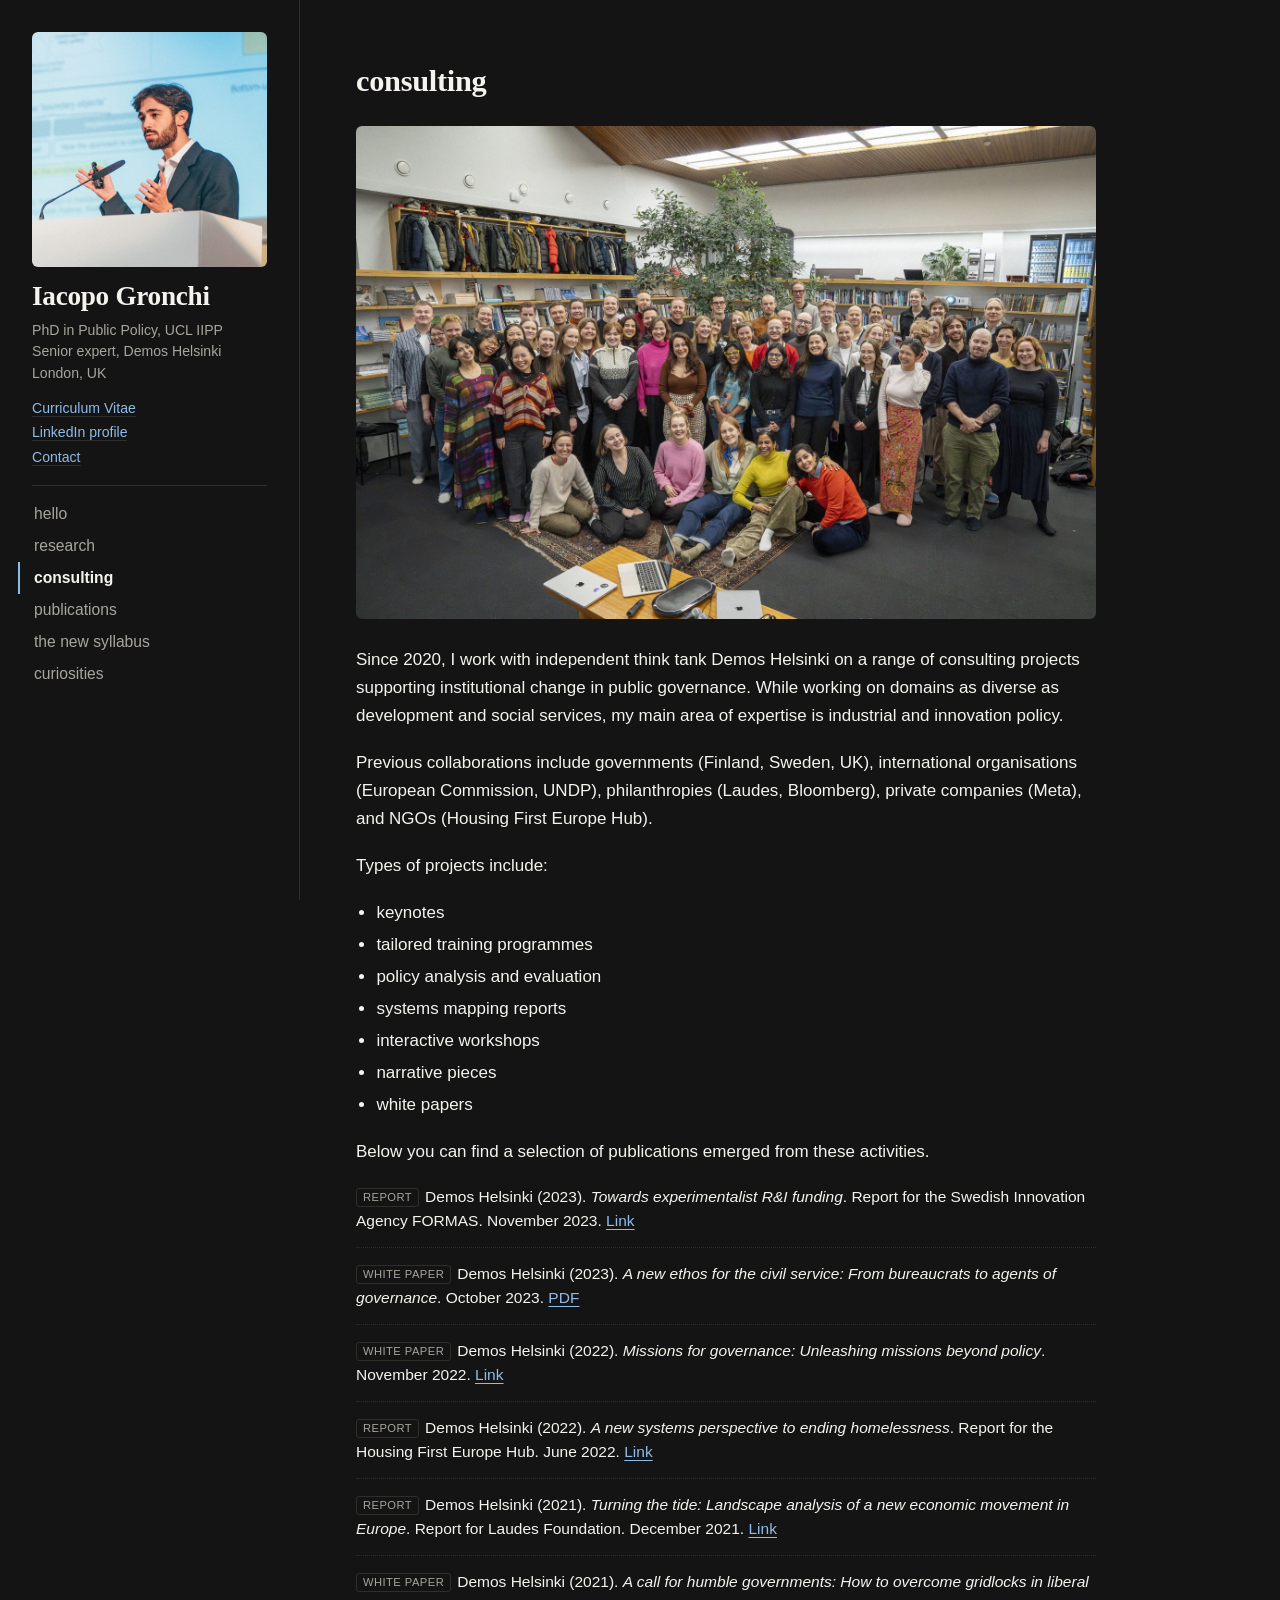
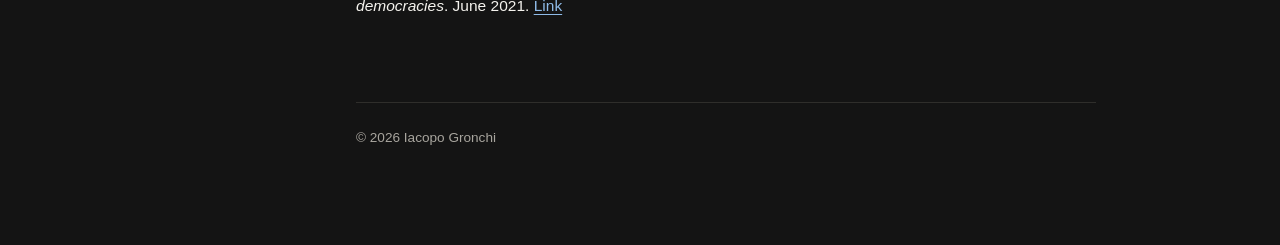
==== consulting.html @ f9d5e35b "Consulting: previous collaborations list Co-Authored-By: Claude Sonnet 5.5 <noreply@anthropic.com> C" ====
<!doctype html>
<html lang="en">
<head>
  <meta charset="utf-8">
  <meta name="viewport" content="width=device-width, initial-scale=1">
  <title>consulting | Iacopo Gronchi</title>
  <meta name="description" content="Iacopo Gronchi – policy researcher at UCL IIPP and senior expert at Demos Helsinki. Strategic public management, industrial policy and European political economy.">
  <meta property="og:title" content="Iacopo Gronchi">
  <meta property="og:description" content="Strategic public management, industrial policy and European political economy.">
  <meta property="og:image" content="assets/iacopo.jpg">
  <link rel="icon" href="assets/iacopo.jpg">
  <link rel="stylesheet" href="style.css?v=20261007c">
</head>
<body>

<aside class="sidebar">
  <div class="portrait-wrap"><img class="portrait" src="assets/iacopo.jpg" alt="Iacopo Gronchi speaking at a conference"></div>
  <h1 class="site-name">Iacopo Gronchi</h1>
  <button class="menu-toggle" aria-expanded="false" aria-controls="index">Menu</button>
  <p class="affil">
    PhD in Public Policy, UCL IIPP<br>
    Senior expert, Demos Helsinki<br>
    London, UK
  </p>
  <ul class="quick-links">
    <li><a href="assets/CV_Gronchi.pdf">Curriculum Vitae</a></li>
    <li><a href="https://www.linkedin.com/in/iacopo-gronchi/">LinkedIn profile</a></li>
    <li><a href="contact.html">Contact</a></li>
  </ul>
  <ul class="index" id="index">
    <li><a href="index.html">hello</a></li>
    <li><a href="research.html">research</a></li>
    <li><a href="consulting.html" class="active" aria-current="page">consulting</a></li>
    <li><a href="publications.html">publications</a></li>
    <li><a href="syllabus.html">the new syllabus</a></li>
    <li><a href="curiosities.html">curiosities</a></li>
  </ul>
</aside>

<main class="content">
<div class="content-inner">

<section>
  <h2>consulting</h2>
  <figure class="page-figure" style="margin:0 0 1.6em">
    <img src="assets/consulting-team.jpg" width="1600" height="1067" style="display:block;width:100%;max-width:100%;height:auto;max-height:none;border-radius:6px" alt="Group photo of colleagues gathered in a library-style office" loading="lazy">
  </figure>
  <p>Since 2020, I work with independent think tank Demos Helsinki on a range of consulting projects supporting institutional change in public governance. While working on domains as diverse as development and social services, my main area of expertise is industrial and innovation policy.</p>
  <p>Previous collaborations include governments (Finland, Sweden, UK), international organisations (European Commission, UNDP), philanthropies (Laudes, Bloomberg), private companies (Meta), and NGOs (Housing First Europe Hub).</p>
  <p>Types of projects include:</p>
  <ul class="plain">
    <li>keynotes</li>
    <li>tailored training programmes</li>
    <li>policy analysis and evaluation</li>
    <li>systems mapping reports</li>
    <li>interactive workshops</li>
    <li>narrative pieces</li>
    <li>white papers</li>
  </ul>
  <p>Below you can find a selection of publications emerged from these activities.</p>
  <ul class="pubs">
    <li><span class="tag">report</span>Demos Helsinki (2023). <em>Towards experimentalist R&amp;I funding</em>. Report for the Swedish Innovation Agency FORMAS. November 2023. <a href="https://demoshelsinki.fi/publication/report-towards-experimentalist-ri-funding/">Link</a></li>
    <li><span class="tag">white paper</span>Demos Helsinki (2023). <em>A new ethos for the civil service: From bureaucrats to agents of governance</em>. October 2023. <a href="https://demoshelsinki.fi/wp-content/uploads/2023/05/A-new-ethos-for-the-civil-service-Demos-Helsinki.pdf">PDF</a></li>
    <li><span class="tag">white paper</span>Demos Helsinki (2022). <em>Missions for governance: Unleashing missions beyond policy</em>. November 2022. <a href="http://bitly.ws/AoBj">Link</a></li>
    <li><span class="tag">report</span>Demos Helsinki (2022). <em>A new systems perspective to ending homelessness</em>. Report for the Housing First Europe Hub. June 2022. <a href="http://bitly.ws/AoBD">Link</a></li>
    <li><span class="tag">report</span>Demos Helsinki (2021). <em>Turning the tide: Landscape analysis of a new economic movement in Europe</em>. Report for Laudes Foundation. December 2021. <a href="http://bitly.ws/AoBX">Link</a></li>
    <li><span class="tag">white paper</span>Demos Helsinki (2021). <em>A call for humble governments: How to overcome gridlocks in liberal democracies</em>. June 2021. <a href="https://bit.ly/3mbSMKF">Link</a></li>
  </ul>
</section>

<footer>© 2026 Iacopo Gronchi</footer>

</div>
</main>

<script src="script.js?v=20261007b"></script>
</body>
</html>
---- style.css ----
:root {
  --bg: #141414;
  --ink: #f5f3ee;
  --muted: #a8a59e;
  --line: #2f2e2b;
  --accent: #8fbbe8;
  --side-w: 300px;
  --serif: "Iowan Old Style", "Palatino Linotype", Palatino, Georgia, serif;
  --sans: -apple-system, BlinkMacSystemFont, "Segoe UI", Roboto, Helvetica, Arial, sans-serif;
}

* { box-sizing: border-box; }
img { max-width: 100%; height: auto; }
html { scroll-behavior: smooth; scroll-padding-top: 24px; }
body {
  margin: 0;
  background: var(--bg);
  color: var(--ink);
  font-family: var(--sans);
  font-size: 17px;
  line-height: 1.65;
  -webkit-font-smoothing: antialiased;
}
a { color: var(--accent); text-decoration-thickness: 1px; text-underline-offset: 3px; }
a:hover { text-decoration-thickness: 2px; }

/* ---------- Layout ---------- */
.sidebar {
  position: fixed;
  top: 0; left: 0; bottom: 0;
  width: var(--side-w);
  padding: 32px 32px 20px;
  border-right: 1px solid var(--line);
  overflow-y: auto;
  display: flex;
  flex-direction: column;
}
.content {
  margin-left: var(--side-w);
  padding: 56px 56px 96px;
}
.content-inner { max-width: 740px; }

/* ---------- Sidebar ---------- */
.portrait {
  display: block;
  width: 100%;
  height: auto;
  border-radius: 6px;
}
.portrait-wrap {
  width: 100%;
  margin-bottom: 14px;
  flex: none;
}
/* Photo + title card shown at the top of "hello" on phones only */
.hello-card { display: none; }
.site-name {
  font-family: var(--serif);
  font-size: 1.7rem;
  line-height: 1.15;
  margin: 0 0 8px;
  font-weight: 600;
  letter-spacing: -0.01em;
}
.affil {
  font-size: 0.88rem;
  color: var(--muted);
  line-height: 1.5;
  margin: 0 0 12px;
}
.affil strong { color: var(--ink); font-weight: 600; }
.quick-links {
  list-style: none; padding: 0; margin: 0 0 16px;
  font-size: 0.88rem; line-height: 1.75;
}
.quick-links a { text-decoration: none; border-bottom: 1px solid var(--line); }
.quick-links a:hover { border-bottom-color: var(--accent); }

.index {
  list-style: none; padding: 0; margin: 0;
  border-top: 1px solid var(--line);
  padding-top: 12px;
}
.index a {
  display: block;
  padding: 3px 0 3px 14px;
  margin-left: -14px;
  border-left: 2px solid transparent;
  color: var(--muted);
  text-decoration: none;
  font-size: 0.98rem;
}
.index a:hover { color: var(--ink); }
.index a.active {
  color: var(--ink);
  border-left-color: var(--accent);
  font-weight: 600;
}
.menu-toggle { display: none; }

/* ---------- Sections ---------- */
.page-figure { margin: 0 0 1.6em; }
.page-figure img {
  display: block;
  width: auto;
  max-width: 100%;
  height: auto;
  max-height: calc(100vh - 190px);
  border-radius: 6px;
}
section { padding-bottom: 56px; }
section + section { padding-top: 40px; border-top: 1px solid var(--line); }
h2 {
  font-family: var(--serif);
  font-size: 1.9rem;
  margin: 0 0 20px;
  font-weight: 600;
  letter-spacing: -0.01em;
}
h3 {
  font-family: var(--serif);
  font-size: 1.15rem;
  margin: 34px 0 10px;
  font-weight: 600;
}
p { margin: 0 0 1.1em; }
ul.plain { padding-left: 1.2em; margin: 0 0 1.1em; }
ul.plain li { margin-bottom: 4px; }

.pubs { list-style: none; padding: 0; margin: 0; }
.pubs li {
  padding: 0 0 14px 0;
  margin-bottom: 14px;
  border-bottom: 1px dotted var(--line);
  font-size: 0.97rem;
  line-height: 1.55;
}
.pubs li:last-child { border-bottom: 0; }
.tag {
  display: inline-block;
  font-size: 0.7rem;
  letter-spacing: 0.04em;
  text-transform: uppercase;
  color: var(--muted);
  border: 1px solid var(--line);
  border-radius: 3px;
  padding: 0 6px;
  margin-right: 6px;
  vertical-align: 1px;
}
.status { color: var(--muted); }

.embeds { display: grid; gap: 18px; grid-template-columns: 1fr 1fr; }
.embeds iframe { width: 100%; border: 0; border-radius: 12px; }
.embeds .yt { aspect-ratio: 16 / 9; height: auto; }
.embeds .sp { height: 352px; }
.placeholder-note {
  background: #f3efe6; border: 1px dashed #cfc8b5; border-radius: 6px;
  padding: 10px 14px; font-size: 0.9rem; color: var(--muted);
}

/* Abstract drop-downs */
details.abstract { margin-top: 6px; }
details.abstract summary {
  cursor: pointer; display: inline-block; list-style: none;
  color: var(--accent); font-size: 0.85rem;
  text-decoration: underline; text-underline-offset: 3px; text-decoration-thickness: 1px;
}
details.abstract summary::-webkit-details-marker { display: none; }
details.abstract summary::before { content: "+ "; text-decoration: none; display: inline-block; }
details.abstract[open] summary::before { content: "– "; }
details.abstract p {
  margin: 8px 0 0; padding: 4px 0 4px 14px;
  border-left: 2px solid var(--line);
  color: var(--muted); font-size: 0.92rem; line-height: 1.6;
}

footer { color: var(--muted); font-size: 0.85rem; padding-top: 24px; border-top: 1px solid var(--line); }

/* ---------- Mobile ---------- */
@media (max-width: 860px) {
  body { font-size: 16px; }
  .sidebar {
    position: sticky;
    top: 0; bottom: auto; width: 100%;
    padding: 12px 16px;
    border-right: 0;
    border-bottom: 1px solid var(--line);
    background: var(--bg);
    z-index: 10;
    display: block;
    overflow: visible;
  }
  .portrait-wrap { display: none; }
  .hello-card { display: block; margin-bottom: 28px; }
  .hello-card img { display: block; width: 100%; max-width: 360px; height: auto; border-radius: 6px; margin-bottom: 14px; }
  .hello-card .hello-name { font-family: var(--serif); font-size: 1.5rem; font-weight: 600; line-height: 1.15; margin: 0 0 6px; }
  .hello-card .affil { display: block; margin: 0 0 14px; }
  .hello-card .quick-links { display: block; margin: 0; }
  .affil, .quick-links { display: none; }
  .site-name { font-size: 1.25rem; margin: 0; }
  .menu-toggle {
    display: block; position: absolute; right: 16px; top: 10px;
    background: none; border: 1px solid var(--line); border-radius: 6px;
    padding: 4px 12px; font: inherit; font-size: 0.9rem; color: var(--ink);
  }
  .index { display: none; margin-top: 10px; padding-top: 10px; }
  .sidebar.open .index { display: block; }
  .content { margin-left: 0; padding: 28px 18px 72px; }
  html { scroll-padding-top: 70px; }
  .embeds { grid-template-columns: 1fr; }
}
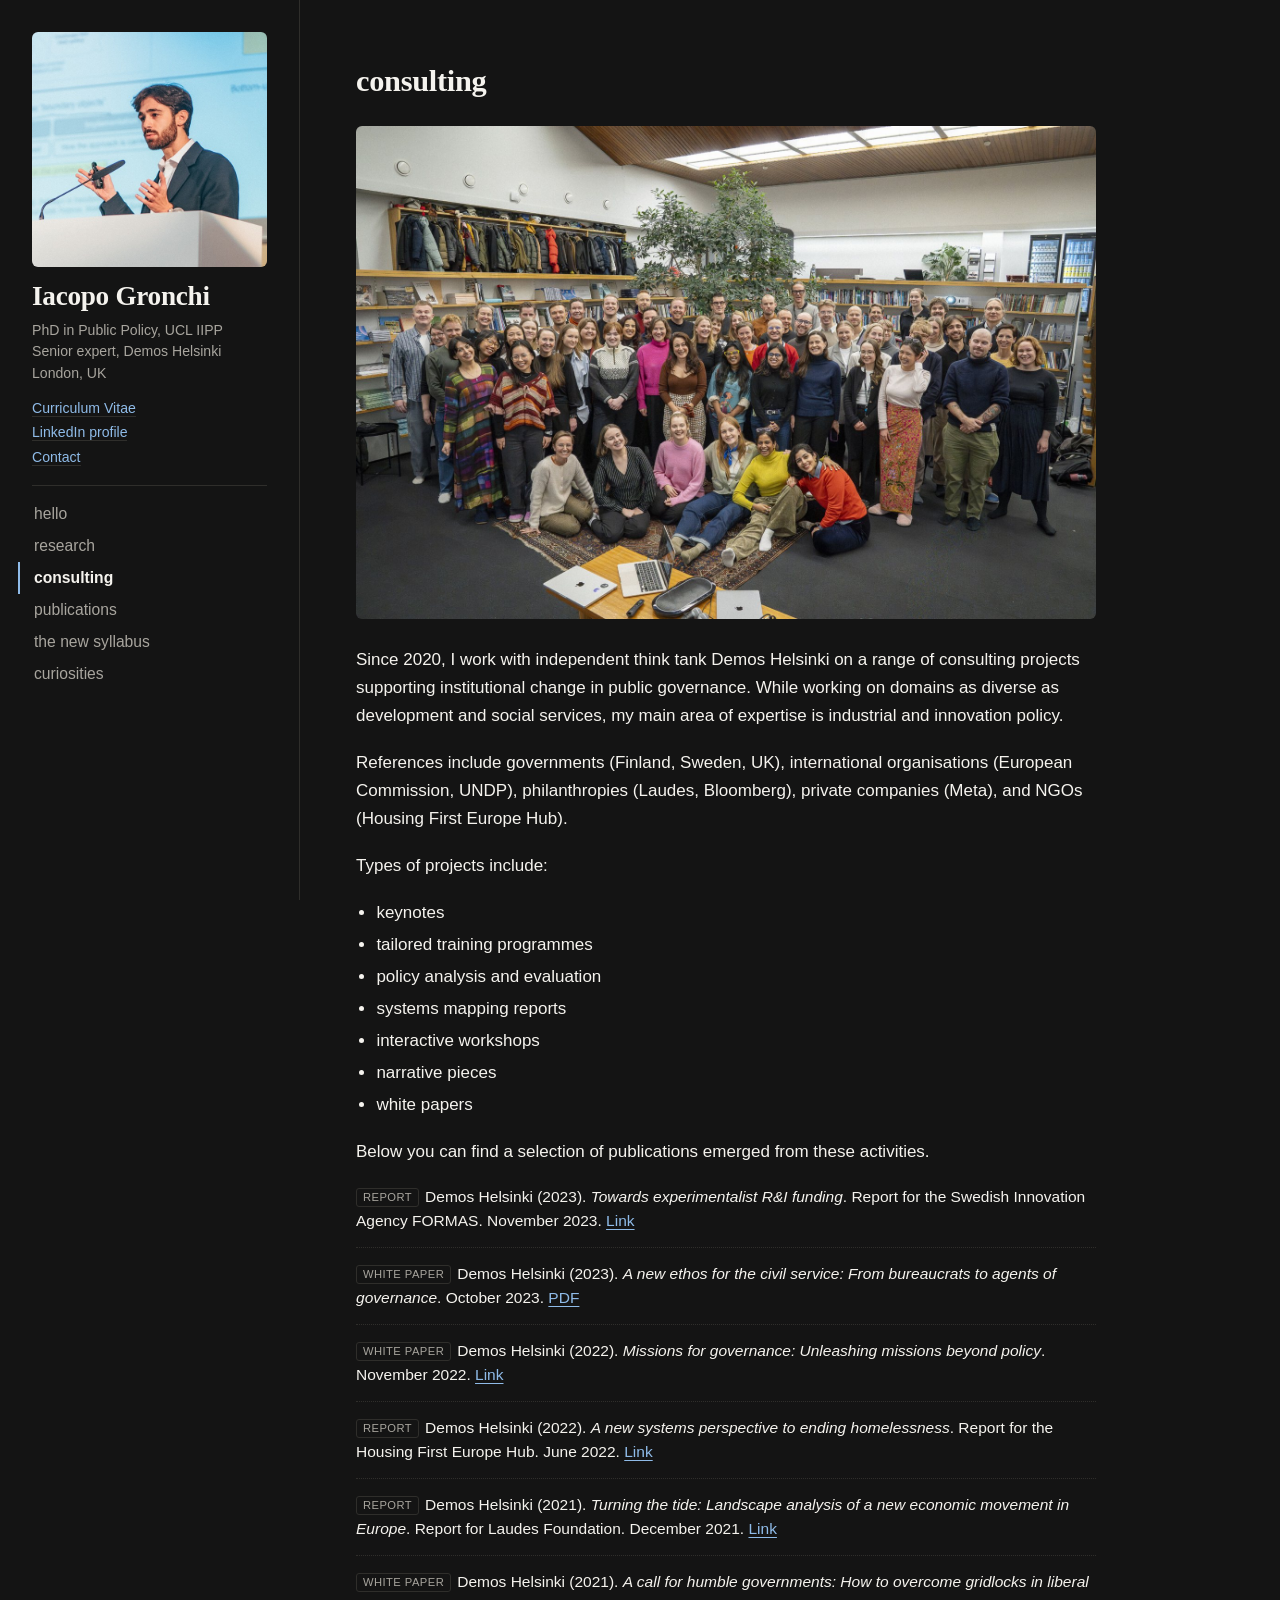
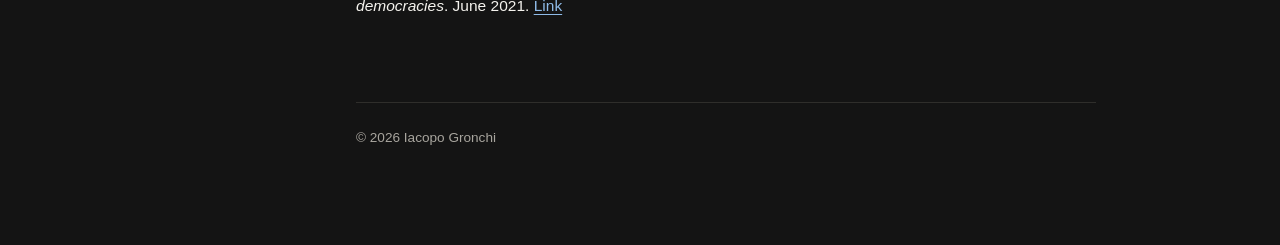
==== commit 9dc4b3c5: "Consulting: 'References include' Co-Authored-By: Claude Sonnet 5.5 <noreply@anthropic.com> Claude-Se" ====
--- a/consulting.html
+++ b/consulting.html
@@ -46,7 +46,7 @@
     <img src="assets/consulting-team.jpg" width="1600" height="1067" style="display:block;width:100%;max-width:100%;height:auto;max-height:none;border-radius:6px" alt="Group photo of colleagues gathered in a library-style office" loading="lazy">
   </figure>
   <p>Since 2020, I work with independent think tank Demos Helsinki on a range of consulting projects supporting institutional change in public governance. While working on domains as diverse as development and social services, my main area of expertise is industrial and innovation policy.</p>
-  <p>Previous collaborations include governments (Finland, Sweden, UK), international organisations (European Commission, UNDP), philanthropies (Laudes, Bloomberg), private companies (Meta), and NGOs (Housing First Europe Hub).</p>
+  <p>References include governments (Finland, Sweden, UK), international organisations (European Commission, UNDP), philanthropies (Laudes, Bloomberg), private companies (Meta), and NGOs (Housing First Europe Hub).</p>
   <p>Types of projects include:</p>
   <ul class="plain">
     <li>keynotes</li>
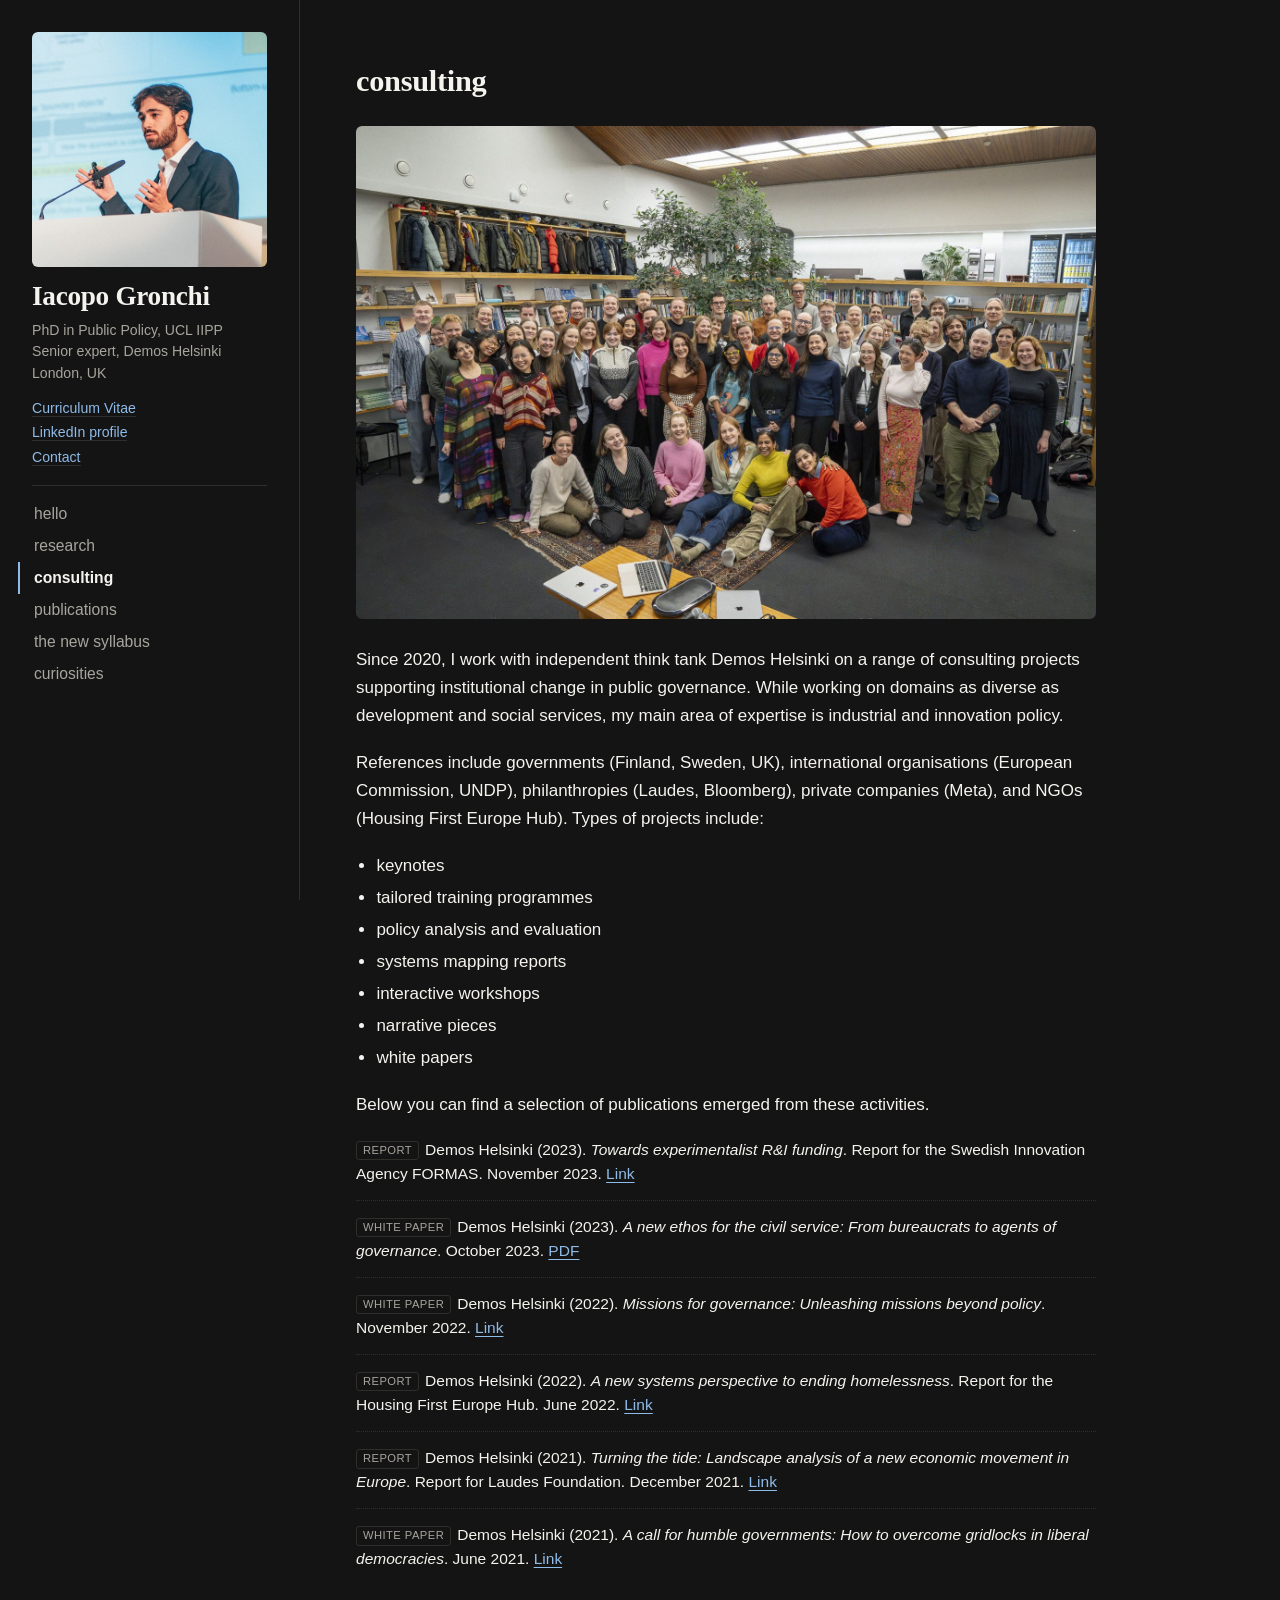
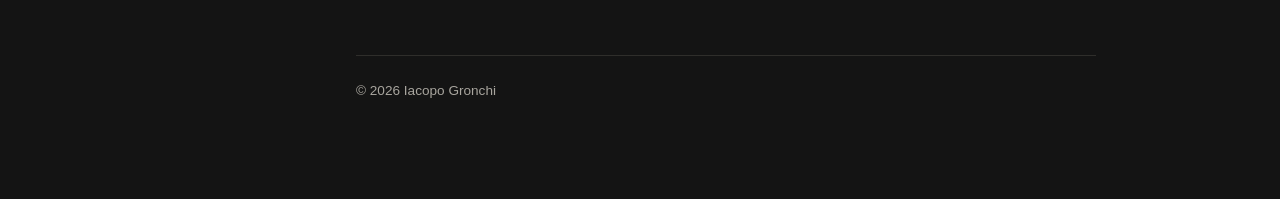
==== commit b468c576: "Consulting: merge 'Types of projects' into references paragraph Co-Authored-By: Claude Sonnet 5.5 <n" ====
--- a/consulting.html
+++ b/consulting.html
@@ -46,8 +46,7 @@
     <img src="assets/consulting-team.jpg" width="1600" height="1067" style="display:block;width:100%;max-width:100%;height:auto;max-height:none;border-radius:6px" alt="Group photo of colleagues gathered in a library-style office" loading="lazy">
   </figure>
   <p>Since 2020, I work with independent think tank Demos Helsinki on a range of consulting projects supporting institutional change in public governance. While working on domains as diverse as development and social services, my main area of expertise is industrial and innovation policy.</p>
-  <p>References include governments (Finland, Sweden, UK), international organisations (European Commission, UNDP), philanthropies (Laudes, Bloomberg), private companies (Meta), and NGOs (Housing First Europe Hub).</p>
-  <p>Types of projects include:</p>
+  <p>References include governments (Finland, Sweden, UK), international organisations (European Commission, UNDP), philanthropies (Laudes, Bloomberg), private companies (Meta), and NGOs (Housing First Europe Hub). Types of projects include:</p>
   <ul class="plain">
     <li>keynotes</li>
     <li>tailored training programmes</li>
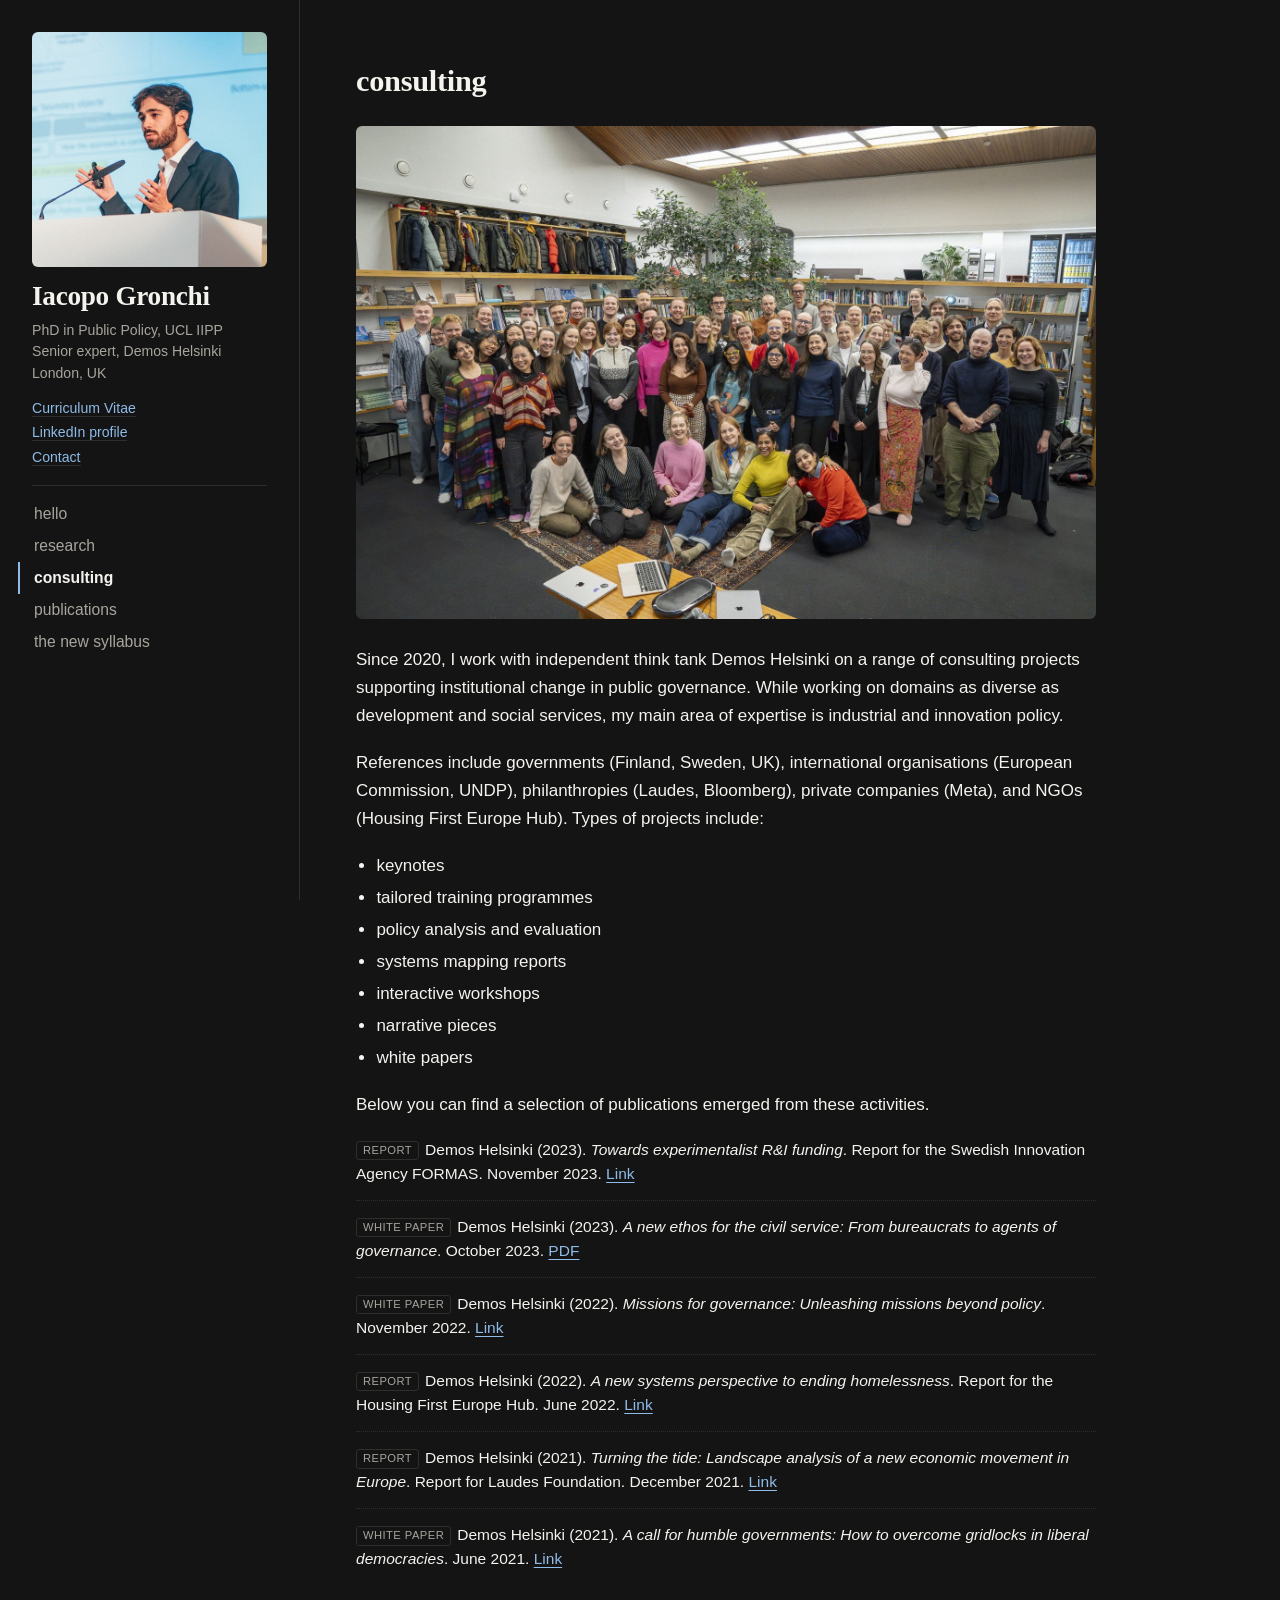
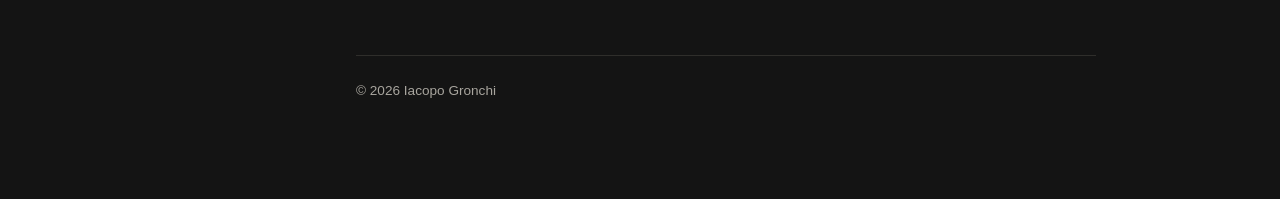
==== commit dabb494c: "Rename curiosities to 'the new syllabus'; remove old empty syllabus page Co-Authored-By: Claude Sonn" ====
--- a/consulting.html
+++ b/consulting.html
@@ -9,7 +9,7 @@
   <meta property="og:description" content="Strategic public management, industrial policy and European political economy.">
   <meta property="og:image" content="assets/iacopo.jpg">
   <link rel="icon" href="assets/iacopo.jpg">
-  <link rel="stylesheet" href="style.css?v=20261007c">
+  <link rel="stylesheet" href="style.css?v=20261007d">
 </head>
 <body>
 
@@ -33,7 +33,6 @@
     <li><a href="consulting.html" class="active" aria-current="page">consulting</a></li>
     <li><a href="publications.html">publications</a></li>
     <li><a href="syllabus.html">the new syllabus</a></li>
-    <li><a href="curiosities.html">curiosities</a></li>
   </ul>
 </aside>
 
--- a/style.css
+++ b/style.css
@@ -177,6 +177,13 @@
 }
 
 footer { color: var(--muted); font-size: 0.85rem; padding-top: 24px; border-top: 1px solid var(--line); }
+
+/* Desktop: compact Spotify + YouTube pairs, same height */
+@media (min-width: 861px) {
+  .embeds { grid-template-columns: 1fr calc(152px * 16 / 9); gap: 14px 16px; align-items: start; }
+  .embeds .sp { height: 152px; }
+  .embeds .yt { height: 152px; aspect-ratio: auto; }
+}
 
 /* ---------- Mobile ---------- */
 @media (max-width: 860px) {
